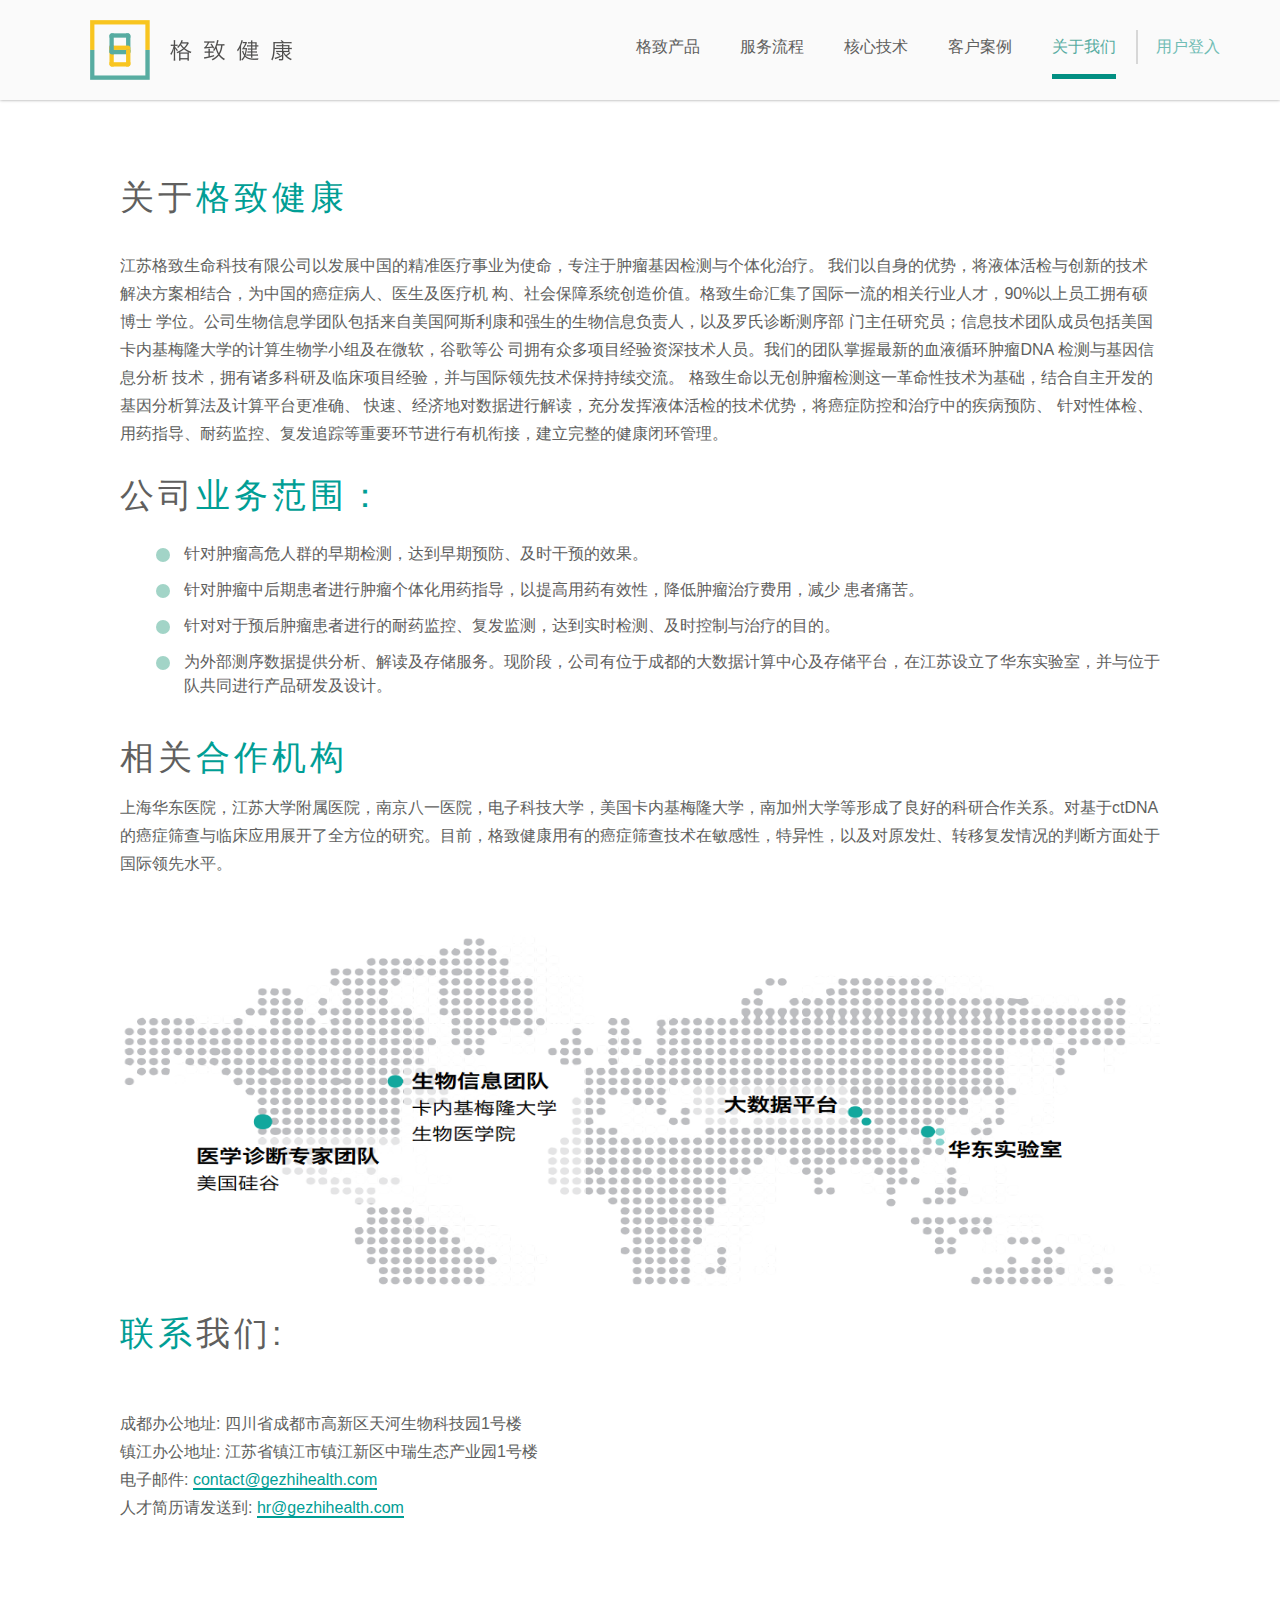
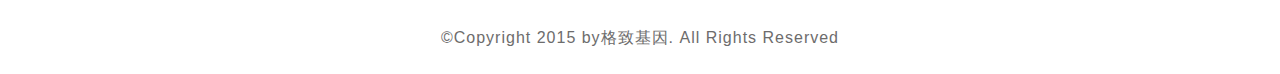
==== about.html @ 89bfc49c "edited contents" ====
<!doctype html>
<html class="fsvs demo">
<head>
<meta charset="utf-8">
<meta http-equiv="X-UA-Compatible" content="IE=edge,chrome=1">
<meta name="author" content="">
<meta name="viewport" content="width=device-width, initial-scale=1.0, maximum-scale=1.0, user-scalable=0">
<meta name="apple-mobile-web-app-capable" content="yes">
<meta name="apple-mobile-web-app-status-bar-style" content="black">
<meta name="format-detection" content="telephone=no">
<title>格致健康</title>
<meta content=all name=robots>
<meta name=keywords content=格致健康,健康>
<meta name=description content=格致健康>
<link rel="stylesheet" type="text/css" href="css/comm.css" media="all">
<link rel="stylesheet" type="text/css" href="css/style.css" media="all">
<link rel="stylesheet" type="text/css" href="css/responsive.css" media="all">
<link rel="shortcut icon" href="favicon.png">
<link rel="apple-touch-icon-precomposed" href="touch-icon.png" >
<link rel="apple-touch-icon-precomposed" sizes="114x114" href="touch-icon.png">
<script type="text/javascript" src="js/jquery-1.7.2.min.js"></script>
<script src="js/jquery.min.js"></script>
<script src="js/flaunt.js"></script><!--导航菜单-->
<script src="js/html5.js"></script><!--H5低版本兼容-->

</head>
<body>
<!--Header s-->
<header class="">
 <div class="container ">
  <h1 class="logo"><a href="index.html" title="格致健康"></a></h1>
  <!-- Nav -->
  <nav class="nav">
      <ul class="nav-list">
         <li class="nav-item"><a  href="products.html">格致产品</a></li>
          <li class="nav-item"><a href="service.html">服务流程</a></li>
          <li class="nav-item"><a href="tech.html">核心技术</a></li>
          <li class="nav-item"><a href="#">客户案例</a></li>
          <li class="nav-item"><a class="active" href="about.html">关于我们</a></li>
          <li class="nav-item nav-item-login"><a href="#">用户登入</a></li>
      </ul>
  </nav>
  <!-- /Nav -->
  </div>
</header>
<!--Header e-->
<section class="page-main about-main">
  <div class="container">
    <div class="about-cont">
      <h3 class="page-mc-title">关于<span>格致健康</span></h3><br>
      <div class="page-mc-item01 mt20 mb10">江苏格致生命科技有限公司以发展中国的精准医疗事业为使命，专注于肿瘤基因检测与个体化治疗。  我们以自身的优势，将液体活检与创新的技术解决方案相结合，为中国的癌症病人、医生及医疗机  构、社会保障系统创造价值。格致生命汇集了国际一流的相关行业人才，90%以上员工拥有硕博士  学位。公司生物信息学团队包括来自美国阿斯利康和强生的生物信息负责人，以及罗氏诊断测序部  门主任研究员；信息技术团队成员包括美国卡内基梅隆大学的计算生物学小组及在微软，谷歌等公  司拥有众多项目经验资深技术人员。我们的团队掌握最新的血液循环肿瘤DNA 检测与基因信息分析  技术，拥有诸多科研及临床项目经验，并与国际领先技术保持持续交流。  格致生命以无创肿瘤检测这一革命性技术为基础，结合自主开发的基因分析算法及计算平台更准确、  快速、经济地对数据进行解读，充分发挥液体活检的技术优势，将癌症防控和治疗中的疾病预防、  针对性体检、用药指导、耐药监控、复发追踪等重要环节进行有机衔接，建立完整的健康闭环管理。</div>
      <p></p><p></p>
      <div class="about-service mt30 clearfix">
      <h3 class="page-mc-title">公司<span>业务范围：</span></h3>
      <br>
         <div class="container">
              
            <ul>
              <li>针对肿瘤高危人群的早期检测，达到早期预防、及时干预的效果。</li>
              <li>针对肿瘤中后期患者进行肿瘤个体化用药指导，以提高用药有效性，降低肿瘤治疗费用，减少
患者痛苦。</li>
              <li>针对对于预后肿瘤患者进行的耐药监控、复发监测，达到实时检测、及时控制与治疗的目的。</li>
              <li>为外部测序数据提供分析、解读及存储服务。现阶段，公司有位于成都的大数据计算中心及存储平台，在江苏设立了华东实验室，并与位于美国硅谷的生物信息团队共同进行产品研发及设计。</li>
           </ul>
          </div>        
      </div>
      
      <div class="about-institution mt30 clearfix">
         <h3 class="page-mc-title">相关<span>合作机构</span></h3>
         <div class="page-mc-item03 mt20">
上海华东医院，江苏大学附属医院，南京八一医院，电子科技大学，美国卡内基梅隆大学，南加州大学等形成了良好的科研合作关系。对基于ctDNA的癌症筛查与临床应用展开了全方位的研究。目前，格致健康用有的癌症筛查技术在敏感性，特异性，以及对原发灶、转移复发情况的判断方面处于国际领先水平。         
         </div>
          <ul class="about-item-link clearfix">
            <li></li>
            <li></li>
          </ul>
         <div class="about-ad-long"><img src="images/map.png" width="800" height="480"></div>
      </div>
      
      <div class="about-vision mt30 clearfix">        
         <div class="container">
           <h3 class="page-mc-title"><span>联系</span>我们:</h3>
            <div class="about-vision-link">
            <p>成都办公地址: 四川省成都市高新区天河生物科技园1号楼</p>
			<p>镇江办公地址: 江苏省镇江市镇江新区中瑞生态产业园1号楼</p>
              <p>电子邮件: <a href="mailto:contact@gezhihealth.com">contact@gezhihealth.com</a></p>
              <p>人才简历请发送到: <a href="mailto:hr@gezhihealth.com">hr@gezhihealth.com</a></p>
            </div>

         </div>
      </div>
          
    </div>
  </div>
</section>
<!--Footer s-->
<footer>
 <div class="container">
    <div class="copyright">
      &copy;Copyright 2015 by格致基因. All Rights Reserved
    </div>
 </div>
</footer>
<!--Footer e-->
</body>
</html>
---- css/comm.css ----
@charset "utf-8";
/***** 全局设置 *****/ 
body, h1, h2, h3, h4, h5, h6, p, form, li, dt, dl, dd, ol, label {
	margin: 0;
	padding: 0;
}
body {
	font-family: 'Microsoft YaHei', "helvetica", "arial";
	font-size: 12px;
	line-height: 1.5;
}
img {
	border: 0;
}
ul, ol {
	margin: 0;
	padding: 0;
	list-style: none;
}
input, textarea, select, textarea {
	vertical-align: middle;
	outline: none;
}
div, td {
	font-size: 12px;
}
figure {
	padding: 0;
	margin: 0;
}
.fl {
	float: left;
}
.fr {
	float: right;
}
.clear {
	clear: both;
	display: block;
	height: 0;
	overflow: hidden;
	visibility: hidden;
	width: 0;
}
.clearfix:before, .clearfix:after {
	content: " ";
	display: block;
	height: 0;
	overflow: hidden;
	width: 0;
}
.clearfix:after {
	clear: both;
}
.clearfix {
}
em, i {
	font-style: normal;
}
.mt5 {
	margin-top: 5px;
}
.mt10 {
	margin-top: 10px;
}
.mb10 {
	margin-bottom: 10px;
}
.mb20 {
	margin-bottom: 20px;
}
.mt20 {
	margin-top: 20px;
}
.mt30 {
	margin-top: 30px;
}
.ml10 {
	margin-left: 10px;
}
.ml15 {
	margin-left: 15px;
}
.ml20 {
	margin-left: 20px;
}
.mr10 {
	margin-right: 10px;
}
.yellow {
	color: #fd7f2b;
}
a {
	text-decoration: none;
	cursor: pointer;
	-webkit-transition: color 0.1s linear 0s;
	-moz-transition: color 0.1s linear 0s;
	-o-transition: color 0.1s linear 0s;
	transition: color 0.1s linear 0s;
}
a:link {
	text-decoration: none;
}
a:visited {
	text-decoration: none;
}
a:hover {
	text-decoration: none;
}
.wrap {
	width: 100%;
	margin: 0 auto;
	position: relative;
	overflow: hidden;
}
.container {
	width: 1200px;
	margin-left: auto;
	margin-right: auto;
}
/*header*/
header {
	width: 100%;
	height: 100px;
	background: #fafafa;
	-webkit-box-shadow: 0px 0px 3px #999;
	-moz-box-shadow: 0px 0px 3px #999;
	box-shadow: 0px 0px 3px #999;
 +border-bottom:1px solid #cccccc;
	border-bottom: 1px solid #cccccc\9;
}
.logo {
	width: 202px;
	height: 60px;
	margin: 20px 0 0 50px;
	float: left;
	display: inline;
	position: relativee;
}
.logo a {
	display: block;
	width: 100%;
	height: 100%;
	background: url(../images/logo.png) 0 0 no-repeat;
}
.nav {
	margin: 20px 0 0 0px;
	float: right;
	position: relative;
	display: inline;
	font-size: 16px;
	font-weight: 900;
	z-index: 10;
}
.nav-list {
	text-align: left;
}
.nav-item {
	float: left;
 *display:inline;
	zoom: 1;
	position: relative;
}
.nav-item a {
	display: block;
	color: #5f605e;
	padding: 15px 0;
	margin: 0 20px;
	background: none;
	border-bottom: none;
	font-weight: 500;
}
.nav-item > a:hover, .nav-item > a.active {
	color: #57aca1;
	border-bottom: 5px solid #028f82;
	background: none;
}
.nav-item:hover .nav-submenu {
	display: block;
}
/* Navigation submenu */
.nav-submenu {
	display: none;
	position: absolute;
	left: 0;
	width: 180px;
	z-index: 10
}
.nav-submenu-item a {
	background: #8B2770;
	border-bottom: 1px solid #9A337E;
	display: block;
	padding: 15px;
}
.nav-submenu-item a:hover {
	background: #932C77;
}
/* Mobile navigation */
.nav-mobile {
	display: none; /* Hide from browsers that don't support media queries */
	cursor: pointer;
	position: absolute;
	top: 0;
	right: 0;
	background: #009e95 url(../images/nav.svg) no-repeat center center;
	background-size: 18px;
	height: 50px;
	width: 50px;
}
/* Mobile navigation, clickable area for revealing <ul> */
.nav-click {
	position: absolute;
	top: 0;
	right: 0;
	display: none;
	border-left: 1px solid #8B2870;
	height: 49px;
	width: 50px;
	cursor: pointer;
}
.nav-click i {
	display: block;
	height: 48px;
	width: 48px;
	background: url(../img/drop.svg) no-repeat center center;
	background-size: 20px;
}
.nav-click:hover {
	background-color: #6E1656;
}
.nav-rotate {
	-webkit-transform: rotate(180deg);
	-moz-transform: rotate(180deg);
	-ms-transform: rotate(180deg);
	-o-transform: rotate(180deg);
	transform: rotate(180deg);
}
.nav-item-login {
	position: relative;
}
.nav-item-login a {
	color: #71bdb5;
}
.nav-item-login:after {
	position: absolute;
	content: '';
	height: 34px;
	border-right: 2px solid #d7d7d7;
	left: 0;
	top: 10px
}

/*------------------------------------*\
    Media Queries
\*------------------------------------*/

@media only screen and (max-width: 960px) {
header {
	position: relative;
}
.nav-mobile {
	display: block;
	margin-right: 20px;
}
.nav {
	width: 100%;
	padding: 50px 0 0;
	position: absolute;
	top: 10px;
	right: 0px;
	z-index: 10;
}
.nav-list {
	display: none;
	margin-top: 20px;
	background: #ffffff;
	-webkit-box-shadow: 0px 0px 3px #999;
	-moz-box-shadow: 0px 0px 3px #999;
	box-shadow: 0px 0px 3px #999;
 +border-bottom:1px solid #cccccc;
	border-bottom: 1px solid #cccccc\9;
	z-index: 100;
	position: relative;
}
.nav-item {
	width: 100%;
	float: none;
}
.nav-item > a {
	padding: 15px;
}
.nav-click {
	display: block;
}
.nav-mobile-open {
	border-radius: 5px 5px 0 0;
	-webkit-border-radius: 5px 5px 0 0;
	-moz-border-radius: 5px 5px 0 0;
}
.nav-item:hover .nav-submenu {
	display: none;
}
.nav-submenu {
	position: static;
	width: 100%;
}
}
/* footer */
footer {
}
footer .copyright {
	padding: 24px 0;
	font-size: 16px;
	color: #6d6c6c;
	letter-spacing: 1px;
	text-align: center;
}
/* top */
---- css/style.css ----
@charset "utf-8";
/* 二级公用 */
.page-main {
}
.page-mc-title {
	display: block;
	line-height: 34px;
	font-size: 34px;
	font-weight: 500;
	color: #605f5e;
	letter-spacing: 4px;
}
.page-mc-title span {
	color: #009e95;
}
.page-mc-item01, .page-mc-item03 {
	font-size: 16px;
	line-height: 1.75;
	color: #605f5e;
}
 @keyframes tipsrd {
from {
opacity:0;
}
to {
	opacity: 1;
}
}
@-moz-keyframes tipsrd {
from {
opacity:0;
}
to {
	opacity: 1;
}
}
@-o-keyframes tipsrd {
from {
opacity:0;
}
to {
	opacity: 1;
}
}
@-webkit-keyframes tipsrd {
from {
opacity:0;
}
to {
	opacity: 1;
}
}
/* 格致产品 */
.pro-main {
}
.pro-list-item {
	padding: 80px 80px 80px 80px;
	border-bottom: 1px solid #c4c4c4;
}
.pro-list-item:last-child {
	border-bottom: none;
}
.pro-item-mt {
}
.pro-item-title {
	font-size: 34px;
	font-weight: 500;
	color: #605f5e;
	letter-spacing: 4px;
}
.pro-item-title span {
	color: #009e95;
}
.pro-item-info {
	display: block;
	margin-top: 50px;
	font-size: 30px;
	color: #5f605e;
	letter-spacing: 6px;
}
.pro-item-info span {
	display: block;
	margin-top: 10px;
	font-size: 26px;
}
.pro-item-info.title-gene {
	color: #da2022;
}
.pro-item-mc {
	margin-top: 40px;
	overflow: hidden;
}
.pro-item-mc .item-mc-left {
	width: 520px;
	float: left;
	position: relative;
	z-index: 1;
}
.pro-item-mc .item-mc-right {
	width: 442px;
	float: right;
}
.item-mc-left .mc-list-title {
	display: block;
	height: 50px;
	line-height: 50px;
	padding-left: 72px;
	color: #5f605e;
	font-size: 24px;
	font-weight: 500;
	background-image: url(../images/pro_item_icon.png);
	background-repeat: no-repeat;
}
.item-mc-left .title-people {
	background-position: 0 6px;
}
.item-mc-left .title-use {
	background-position: 0 -84px;
}
.pro-item-tips {
	padding: 10px 0 14px 0;
	overflow: hidden;
}
.pro-item-tips span {
	display: block;
	float: left;
	margin: 10px 12px 0 0;
	padding: 22px 24px;
	color: #686967;
	font-size: 16px;
	border-radius: 26px;
	letter-spacing: 2px;
	background: #f4f4f4;
}
.pro-item-tips p {
	padding-left: 72px;
	color: #686967;
	font-size: 20px;
}
.item-mc-right .item-mc-cont {
	border: 1px solid #dcdbd5;
	border-radius: 12px;
}
.item-mc-right h3 {
	display: block;
	padding: 20px 30px;
	color: #5f605e;
	font-size: 16px;
	font-weight: 500;
	letter-spacing: 4px;
	border-radius: 12px 12px 0 0;
	background: #f2e489;
}
.item-mc-right p {
	display: block;
	padding: 20px 30px;
	font-size: 16px;
	color: #5f605e;
	line-height: 1.75;
	border-radius: 0 0 12px 12px;
	background: #ffffff;
}
.item-mc-right .pro-item-btbox {
	margin-top: 20px;
	text-align: right;
}
.item-mc-right .pro-item-btbox a {
	display: inline-block;
	padding: 0 20px;
	height: 58px;
	line-height: 58px;
	font-size: 16px;
	text-align: center;
	color: #ffffff;
	margin-left: 14px;
	letter-spacing: 6px;
	border-bottom: 5px solid #96cee8;
	border-radius: 6px;
	background: #55a2c5
}
.item-mc-right .pro-item-btbox a:hover {
	background: #5db0d6;
}
/* 服务流程 */
.practice-main {
}
.practice-main .container {
	width: 1040px;
	padding: 160px 80px;
	position: relative;
	border-bottom: 2px solid #cbcbcb;
}
.practice-item {
}
.practice-item .item-side, .practice-item .item-cont {
	display: inline;
}
.practice-item .item-side {
	display: block;
	width: 200px;
	height: 200px;
	border-radius: 50%;
	border: 1px solid #5c5b5a;
	background: #f4f4f4;
}
.practice-item .item-icon {
	display: block;
	width: 100%;
	height: 100%;
	background-repeat: no-repeat;
	background-position: center;
	-webkit-animation: tipsrd linear 2s;
	-moz-animation: tipsrd linear 2s;
	-o-animation: tipsrd linear 2s;
	animation: tipsrd linear 2s
}
.practice-item .icon-01 {
	background-image: url(../images/practice_icon_01.png)
}
.practice-item .icon-02 {
	background-image: url(../images/practice_icon_02.png)
}
.practice-item .icon-03 {
	background-image: url(../images/practice_icon_03.png)
}
.practice-item .icon-04 {
	background-image: url(../images/practice_icon_04.png)
}
.practice-item .item-cont {
	margin-left: 80px;
}
.practice-item .item-title {
	font-size: 34px;
	color: #009e95;
	font-weight: 500;
}
.practice-item .item-title span {
	display: block;
	color: #5f605e;
}
.practice-item .item-infolist {
	margin-top: 14px;
	margin-left: 16px;
}
.practice-item .item-infolist li {
	margin: 16px 0;
	padding-left: 28px;
	font-size: 20px;
	color: #5f605e;
	position: relative;
}
.practice-item .item-infolist li:after {
	position: absolute;
	left: 0;
	top: 8px;
	content: '';
	width: 14px;
	height: 14px;
	border-radius: 50%;
	background: #a2d4c7;
}
/* 核心技术 */
.core-main {
}
.core-main .container {
	width: 1040px;
	padding: 20px 80px;
	position: relative;
}
.core-cont {
}
.core-points {
	padding: 30px 0;
	background: #f4f4f4;
}
.core-points .points-item {
	float: left;
	display: inline;
	width: 33.333%;
}
.points-item .points-icon {
	display: block;
	width: 100%;
	height: 116px;
	margin-bottom: 10px;
	background-image: url(../images/core_points.png);
	background-repeat: no-repeat;
}
.points-item .icon-01 {
	background-position: 69% 0
}
.points-item .icon-02 {
	background-position: 64% -145px;
}
.points-item .icon-03 {
	background-position: 40% -282px
}
.points-item strong {
	display: block;
	padding: 0 6%;
	text-align: center;
	font-size: 18px;
	font-weight: 500;
	color: #e26369;
}
.points-item p {
	display: block;
	padding: 0 6%;
	margin-top: 10px;
	font-size: 16px;
	line-height: 1.75;
	color: #605f5e;
}
.core-show {
	border-top: 2px solid #c4c4c4;
}
.core-show .page-mc-item03 {
	width: 600px;
}
.core-show-list {
	margin-top: 40px;
	float: left;
	position: relative;
}
.core-show-list li {
	padding: 10px 0;
	font-size: 16px;
	line-height: 1.75;
	color: #605f5e;
}
.core-show-list li strong {
	color: #5f605e;
}
.core-show-pic {
	float: right;
	width: 60%;
	margin-top: -40px;
	zoom: 1;
}
.core-show-pic img {
	width: 100%;
}
.core-voice {
	background: #79beb5;
}
.core-voice .page-mc-item03 {
	width: 700px;
	color: #ffffff;
}
.core-step {
	position: relative;
}
.core-step .step-item {
	float: left;
	display: inline;
	width: 33.333%;
}
.step-item-mc {
	width: 220px;
	margin: 0 20%;
	padding: 4% 0;
	border: 1px solid #969696;
	border-radius: 16px;
	background: #ffffff;
	position: relative;
	z-index: 10;
}
.step-item .step-icon {
	display: block;
	width: 100%;
	height: 116px;
	margin-bottom: 10px;
	background-image: url(../images/core_step.png);
	background-repeat: no-repeat;
}
.step-item .icon-01 {
	background-position: 69% 0
}
.step-item .icon-02 {
	background-position: 66% -145px;
}
.step-item .icon-03 {
	background-position: 46% -282px
}
.step-item p {
	display: block;
	padding: 0 6%;
	margin-top: 10px;
	text-align: center;
	font-size: 16px;
	line-height: 1.75;
	color: #605f5e;
}
.step-line {
	display: block;
	width: 100%;
	height: 1px;
	background: #c4c4c4;
	position: absolute;
	top: 112px;
	z-index: 1
}
/* 关于我们 */
.about-main {
}
.about-main .about-cont {
	padding: 80px;
}
.about-service {
	overflow: hidden;
}
.about-service .fl {
	position: relative;
}
.about-service ul {
	margin-left: 36px;
}
.about-service ul li {
	margin: 12px 0;
	padding-left: 28px;
	font-size: 16px;
	color: #5f605e;
	position: relative;
}
.about-service ul li:after {
	position: absolute;
	left: 0;
	top: 6px;
	content: '';
	width: 14px;
	height: 14px;
	border-radius: 50%;
	background: #a2d4c7;
}
.about-service .fr {
	width: 638px;
	height: 318px;
	border: 1px solid #969696;
	background: #f4f4f4;
}
.about-institution {
	overflow: hidden;
}
.about-item-link {
	margin-top: 20px;
}
.about-item-link li {
	float: left;
	display: inline;
	width: 31.333%;
	margin: 4px 1%;
}
.about-item-link li img {
	width: 100%;
}
.about-ad-long {
	margin-top: 20px;
	width: 100%;
	height: 360px;
	background: #f4f4f4;
}
.about-ad-long img {
	width: 100%;
}
.about-team {
	overflow: hidden;
}
.about-vision {
}
.about-vision .fl {
	width: 638px;
	height: 318px;
	border: 1px solid #969696;
	background: #f4f4f4;
	position: relative;
}
.about-vision .fr {
	width: 376px;
}
.about-vision .page-mc-item03 {
	padding-bottom: 60px;
	border-bottom: 2px solid #cbcbcb;
}
.about-vision-link {
	padding-top: 60px;
	font-size: 16px;
	line-height: 1.75;
	color: #605f5e;
}
.about-vision-link a {
	color: #009e95;
	border-bottom: 2px solid #009e95;
}
.about-vision-link a:hover {
	color: #00c2b8;
	border-bottom: 2px solid #00c2b8;
}
---- css/responsive.css ----
@media screen and (max-width:1200px) {
/***** 全局设置 *****/ 	
.container {
	width: auto;
	margin-left: 20px;
	margin-right: 20px;
}
/* 格致产品 */
.pro-item-mc .item-mc-left {
	width: 52%;
	float: left;
	position: relative;
}
.pro-item-mc .item-mc-right {
	width: 44%;
	float: right;
}
/* 核心技术 */
.core-main {
}
.core-main .container {
	width: auto;
	padding: 20px 40px;
}
.points-item .icon-01 {
	background-position: 74% 0
}
.points-item .icon-02 {
	background-position: 70% -145px;
}
.points-item .icon-03 {
	background-position: 40% -282px
}
.step-item .icon-01 {
	background-position: 74% 0
}
.step-item .icon-02 {
	background-position: 70% -145px;
}
.step-item .icon-03 {
	background-position: 46% -282px
}
/* 关于我们 */
.about-main .about-cont {
	padding: 60px;
}
.about-service {
	overflow: hidden;
}
.about-service .fl {
	width: 30%;
	position: relative;
}
.about-service .fr {
	width: 60%;
	height: 318px;
	border: 1px solid #969696;
	background: #f4f4f4;
}
.about-item-link {
	margin-top: 20px;
}
.about-item-link li {
	float: left;
	display: inline;
	width: 31.333%;
	margin: 4px 1%;
}
.about-item-link li img {
	width: 100%;
}
.about-ad-long {
	margin-top: 20px;
	width: 100%;
	height: 360px;
	background: #f4f4f4;
}
.about-ad-long img {
	width: 100%;
}
.about-vision .fl {
	width: 60%;
	height: auto;
}
.about-vision .fl img {
	width: 100%;
}
.about-vision .fr {
	width: 36%;
}
.about-vision-link {
	padding-top: 40px;
	font-size: 16px;
	line-height: 1.75;
	color: #605f5e;
}
}
 @media screen and ( min-width:640px) and (max-width:960px) {
/***** 全局设置 *****/ 	
.logo {
	width: 202px;
	height: 60px;
	margin: 20px 0 0 0px;
	float: left;
	display: inline;
	position: relative;
	z-index: 100;
}
.container {
	width: auto;
	margin-left: 20px;
	margin-right: 20px;
}
/* 格致产品 */
.pro-item-mc .item-mc-left {
	width: 100%;
	float: none;
	position: static;
}
.pro-item-mc .item-mc-right {
	width: 100%;
	float: none;
	margin-top: 30px;
}
.pro-item-tips {
	padding: 10px 0 14px 0;
	overflow: hidden;
}
.pro-item-tips span {
	display: block;
	float: left;
	margin: 10px 12px 0 0;
	padding: 14px 16px;
	font-size: 16px;
	letter-spacing: 0px;
}
.pro-item-tips p {
	padding-left: 72px;
	color: #686967;
	font-size: 20px;
}
/* 服务流程 */
.practice-main .container {
	width: auto;
	padding: 140px 16px;
	position: static;
}
.practice-item .item-side {
	width: 300px;
	height: 300px;
}
.practice-item .item-cont {
	margin-left: 40px;
	width: 40%;
}
/* 核心技术 */
.core-main {
}
.core-main .container {
	width: auto;
	padding: 20px 16px;
}
.core-show-pic {
	width: 46%;
	margin-top: 20px;
	zoom: 1;
}
.points-item .icon-01 {
	background-position: 90% 0
}
.points-item .icon-02 {
	background-position: 86% -145px;
}
.points-item .icon-03 {
	background-position: 40% -282px
}
.step-item-mc {
	width: 220px;
	margin: 0 20%;
	padding: 4% 0;
	border: 1px solid #969696;
	border-radius: 16px;
	background: #ffffff;
	position: relative;
	z-index: 10;
}
.step-item .icon-01 {
	background-position: 74% 0
}
.step-item .icon-02 {
	background-position: 70% -145px;
}
.step-item .icon-03 {
	background-position: 46% -282px
}
/* 关于我们 */
.about-main .about-cont {
	padding: 60px 20px;
}
}
 @media screen and (max-width:640px) {
.logo {
	width: 160px;
	height: 48px;
	margin: 30px 0 0 0px;
	float: left;
	display: inline;
	position: relative;
	z-index: 100;
}
.logo a {
	display: block;
	background-size: 100%;
}
footer .copyright {
	padding: 24px 0;
	font-size: 12px;
	color: #6d6c6c;
	letter-spacing: 1px;
	text-align: center;
}
.container {
	width: auto;
	margin-left: 14px;
	margin-right: 14px;
}
.inmain {
	height: auto;
	position: relative;
}
.inproduct {
	width: 100%;
	height: auto;
	position: static;
	bottom: 0;
	z-index: 10;
	background-color: rgba(51,51,51,1)
}
.inproduct .inproduct-nav {
	text-align: center;
}
.inproduct .inproduct-nav a {
	margin: 0 28px;
	display: block;
	line-height: 60px;
	font-size: 18px;
	color: #ffffff;
}
.page-mc-title {
	line-height: 34px;
	font-size: 24px;
	letter-spacing: 0px;
}
/* 格致产品 */
.pro-list-item {
	padding: 40px 14px 40px 14px;
	border-bottom: 1px solid #c4c4c4;
}
.pro-item-title {
	font-size: 24px;
	font-weight: 500;
	color: #605f5e;
	letter-spacing: 0px;
}
.pro-item-info {
	display: block;
	margin-top: 20px;
	font-size: 18px;
	color: #5f605e;
	letter-spacing: 0px;
}
.pro-item-info span {
	display: block;
	margin-top: 2px;
	font-size: 14px;
}
.item-mc-left .mc-list-title {
	height: auto;
	line-height: 50px;
}
.pro-item-mc .item-mc-left {
	width: 100%;
	float: none;
	position: static;
}
.item-mc-left .mc-list-title {
	font-size: 20px;
}
.pro-item-mc .item-mc-right {
	width: 100%;
	float: none;
	margin-top: 30px;
}
.pro-item-tips {
	padding: 10px 0 14px 0;
	overflow: hidden;
}
.pro-item-tips span {
	display: block;
	float: left;
	margin: 10px 12px 0 0;
	padding: 14px 16px;
	font-size: 16px;
	letter-spacing: 0px;
}
.pro-item-tips p {
	padding-left: 0;
	font-size: 16px;
}
.item-mc-right h3 {
	padding: 14px 24px;
	color: #5f605e;
	font-size: 14px;
	font-weight: 500;
	letter-spacing: 0px;
}
.item-mc-right p {
	padding: 14px 24px;
	font-size: 14px;
	line-height: 1.75;
}
.item-mc-right .pro-item-btbox {
	margin-top: 20px;
	text-align: right;
}
.item-mc-right .pro-item-btbox a {
	display: inline-block;
	padding: 0 20px;
	height: 38px;
	line-height: 38px;
	font-size: 14px;
	text-align: center;
	color: #ffffff;
	margin-left: 14px;
	letter-spacing: 0px;
	border-bottom: 5px solid #96cee8;
	border-radius: 6px;
	background: #55a2c5
}
/* 服务流程 */
.practice-main .container {
	width: auto;
	padding: 60px 16px;
	position: static;
}
.practice-item .fl {
	float: none;
}
.practice-item .item-side {
	width: 100px;
	height: 100px;
	margin: 0 auto;
}
.practice-item .item-cont {
	margin-left: 40px;
	width: 40%;
}
.practice-item .icon-01 {
	background-size: 20%;
}
.practice-item .icon-02 {
	background-size: 60%;
}
.practice-item .icon-03 {
	background-size: 40%;
}
.practice-item .icon-04 {
	background-size: 40%;
}
.practice-item .item-title {
	font-size: 24px;
	text-align: center;
}
.practice-item .item-infolist li {
	font-size: 16px;
}
.practice-item .item-infolist li:after {
	ptop: 6px;
}
/* 核心技术 */
.core-main .container {
	width: auto;
	padding: 20px 16px;
}
.core-points .points-item {
	float: none;
	display: block;
	width: 100%;
	margin-bottom: 14px;
}
.points-item p {
	text-align: center;
}
.points-item .icon-01 {
	background-position: 64% 0
}
.points-item .icon-02 {
	background-position: 62% -145px;
}
.points-item .icon-03 {
	background-position: 40% -282px
}
.core-show .page-mc-item03, .core-voice .page-mc-item03 {
	width: auto;
}
.core-show-pic {
	display: none;
}
.core-step .step-item {
	float: none;
	display: block;
	width: 100%;
}
.step-item-mc {
	width: 220px;
	margin: 20px auto;
	padding: 4% 0;
	border: 1px solid #969696;
	border-radius: 16px;
	background: #ffffff;
	position: relative;
	z-index: 10;
}
.step-line {
	display: none;
}
/* 关于我们 */
.about-main .about-cont {
	padding: 14px;
}
.about-service .fl {
	float: none;
	width: 100%;
	position: static;
}
.about-service .fr {
	float: none;
	width: 100%;
	height: auto;
	border: 1px solid #969696;
	background: #f4f4f4;
}
.about-item-link li {
	float: none;
	display: block;
	width: 100%;
	margin: 4px auto;
}
.about-vision .fl {
	float: none;
	width: 100%;
	position: static;
}
.about-vision .fr {
	float: none;
	width: 100%;
	margin-top: 20px;
}
}
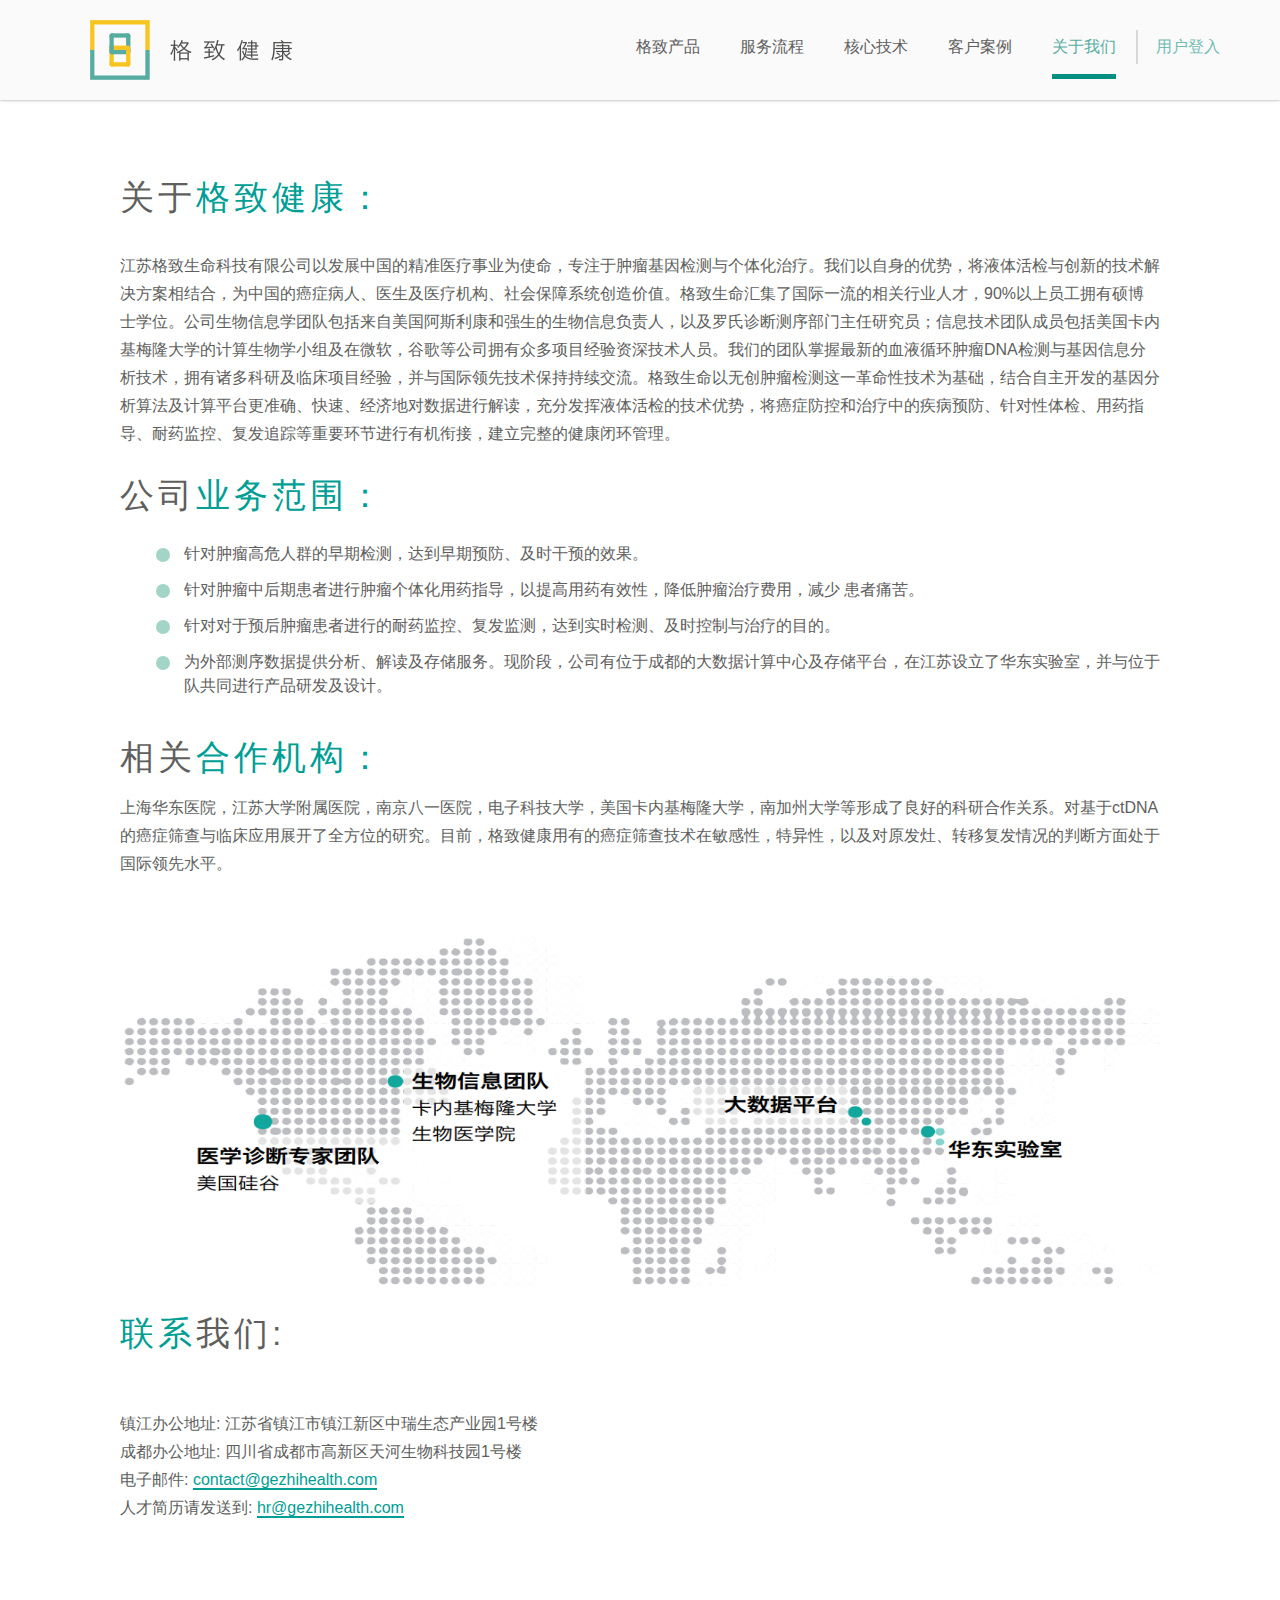
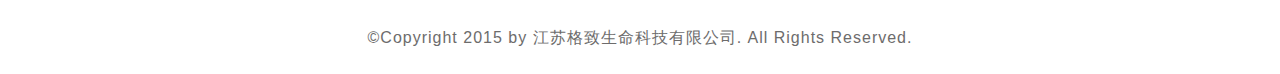
==== commit 0dea619b: "fixed some typos and traditional chinese characters" ====
--- a/about.html
+++ b/about.html
@@ -47,8 +47,8 @@
 <section class="page-main about-main">
   <div class="container">
     <div class="about-cont">
-      <h3 class="page-mc-title">关于<span>格致健康</span></h3><br>
-      <div class="page-mc-item01 mt20 mb10">江苏格致生命科技有限公司以发展中国的精准医疗事业为使命，专注于肿瘤基因检测与个体化治疗。  我们以自身的优势，将液体活检与创新的技术解决方案相结合，为中国的癌症病人、医生及医疗机  构、社会保障系统创造价值。格致生命汇集了国际一流的相关行业人才，90%以上员工拥有硕博士  学位。公司生物信息学团队包括来自美国阿斯利康和强生的生物信息负责人，以及罗氏诊断测序部  门主任研究员；信息技术团队成员包括美国卡内基梅隆大学的计算生物学小组及在微软，谷歌等公  司拥有众多项目经验资深技术人员。我们的团队掌握最新的血液循环肿瘤DNA 检测与基因信息分析  技术，拥有诸多科研及临床项目经验，并与国际领先技术保持持续交流。  格致生命以无创肿瘤检测这一革命性技术为基础，结合自主开发的基因分析算法及计算平台更准确、  快速、经济地对数据进行解读，充分发挥液体活检的技术优势，将癌症防控和治疗中的疾病预防、  针对性体检、用药指导、耐药监控、复发追踪等重要环节进行有机衔接，建立完整的健康闭环管理。</div>
+      <h3 class="page-mc-title">关于<span>格致健康：</span></h3><br>
+      <div class="page-mc-item01 mt20 mb10">江苏格致生命科技有限公司以发展中国的精准医疗事业为使命，专注于肿瘤基因检测与个体化治疗。我们以自身的优势，将液体活检与创新的技术解决方案相结合，为中国的癌症病人、医生及医疗机构、社会保障系统创造价值。格致生命汇集了国际一流的相关行业人才，90%以上员工拥有硕博士学位。公司生物信息学团队包括来自美国阿斯利康和强生的生物信息负责人，以及罗氏诊断测序部门主任研究员；信息技术团队成员包括美国卡内基梅隆大学的计算生物学小组及在微软，谷歌等公司拥有众多项目经验资深技术人员。我们的团队掌握最新的血液循环肿瘤DNA检测与基因信息分析技术，拥有诸多科研及临床项目经验，并与国际领先技术保持持续交流。格致生命以无创肿瘤检测这一革命性技术为基础，结合自主开发的基因分析算法及计算平台更准确、快速、经济地对数据进行解读，充分发挥液体活检的技术优势，将癌症防控和治疗中的疾病预防、针对性体检、用药指导、耐药监控、复发追踪等重要环节进行有机衔接，建立完整的健康闭环管理。</div>
       <p></p><p></p>
       <div class="about-service mt30 clearfix">
       <h3 class="page-mc-title">公司<span>业务范围：</span></h3>
@@ -66,7 +66,7 @@
       </div>
       
       <div class="about-institution mt30 clearfix">
-         <h3 class="page-mc-title">相关<span>合作机构</span></h3>
+         <h3 class="page-mc-title">相关<span>合作机构：</span></h3>
          <div class="page-mc-item03 mt20">
 上海华东医院，江苏大学附属医院，南京八一医院，电子科技大学，美国卡内基梅隆大学，南加州大学等形成了良好的科研合作关系。对基于ctDNA的癌症筛查与临床应用展开了全方位的研究。目前，格致健康用有的癌症筛查技术在敏感性，特异性，以及对原发灶、转移复发情况的判断方面处于国际领先水平。         
          </div>
@@ -81,8 +81,8 @@
          <div class="container">
            <h3 class="page-mc-title"><span>联系</span>我们:</h3>
             <div class="about-vision-link">
-            <p>成都办公地址: 四川省成都市高新区天河生物科技园1号楼</p>
-			<p>镇江办公地址: 江苏省镇江市镇江新区中瑞生态产业园1号楼</p>
+            <p>镇江办公地址: 江苏省镇江市镇江新区中瑞生态产业园1号楼</p>
+            <p>成都办公地址: 四川省成都市高新区天河生物科技园1号楼</p>			
               <p>电子邮件: <a href="mailto:contact@gezhihealth.com">contact@gezhihealth.com</a></p>
               <p>人才简历请发送到: <a href="mailto:hr@gezhihealth.com">hr@gezhihealth.com</a></p>
             </div>
@@ -97,7 +97,7 @@
 <footer>
  <div class="container">
     <div class="copyright">
-      &copy;Copyright 2015 by格致基因. All Rights Reserved
+      &copy;Copyright 2015 by 江苏格致生命科技有限公司. All Rights Reserved.
     </div>
  </div>
 </footer>
--- a/css/responsive.css
+++ b/css/responsive.css
@@ -1,4 +1,4 @@
-@media screen and (max-width:1200px) {
+﻿@media screen and (max-width:1200px) {
 /***** 全局设置 *****/ 	
 .container {
 	width: auto;
@@ -456,4 +456,140 @@
 	width: 100%;
 	margin-top: 20px;
 }
-}
+
+
+
+
+
+
+
+
+
+/* banner */
+.inmain {
+	height: auto;
+	width:100%;
+	left:0;
+	position: relative;
+}
+.slides {
+	width: 100%;
+	height: 400px;
+	position: relative;
+	overflow: hidden;
+	z-index: 1
+}
+.slideInner {
+	height: 400px;
+	position: relative;
+	left: 0;
+	margin-left: 0;
+}
+.slideInner .slides-item {
+	display: block;
+	height: 400px;
+	background-size: cover;
+	background-position: center center;
+	position: relative;
+	z-index: 1;
+}
+.slideInner .slides-item div.img1 {
+	position: absolute;
+	left: 11%;
+	top: 16%;
+	margin-left:0;
+}
+.slideInner .slides-item div.img2 {
+	position: absolute;
+	left: 68%;
+	top: 16%;
+	margin-left: -135px;
+}
+.slideInner .slides-item div.img1 { 
+	width:60px;
+}
+.slideInner .slides-item div.img1 img{ 
+	width:100%;
+}
+.slideInner .slides-item .img2 h3 {
+	display: block;
+	margin-bottom: 20px;
+	font-size: 24px;
+	font-weight: 500;
+	letter-spacing: 1px;
+	color: #5f605e;
+}
+.slideInner .slides-item .img2 p {
+	font-size: 20px;
+	letter-spacing: 1px;
+	color: #5f605e;
+}
+.slideInner .slides-item .btbcx {
+	margin-top: 14px;
+}
+.slideInner .slides-item .btbcx a {
+	display: inline-block;
+	padding: 0 12px;
+	height: 40px;
+	line-height: 40px;
+	font-size: 12px;
+	text-align: center;
+	color: #ffffff;
+	margin-right: 14px;
+	letter-spacing: 1px;
+	border-bottom: 5px solid #96cee8;
+	border-radius: 6px;
+	background: #55a2c5
+}
+.slideInner .slides-item .btbcx a:hover {
+	background: #5db0d6;
+}
+.slideInner .slide3 .img3 {
+	width: 181px;
+	height: 286px;
+	position: absolute;
+	left: 50%;
+	margin-left: 330px;
+	top: 330px;
+}
+.slides .navListBox {
+	position: absolute;
+	left: 50%;
+	top: 370px;
+	z-index: 99;
+}
+.inproduct {
+	width: 100%;
+	height: auto;
+	position: static;
+	bottom: 0;
+	z-index: 10;
+	background-color: rgba(51,51,51,1)
+}
+.inproduct .container {
+    margin-left: 0;
+    margin-right: 0;
+    width: auto;
+}
+.inproduct .inproduct-nav {
+	text-align: center;
+	overflow:hidden;
+}
+.inproduct .inproduct-nav a {
+	margin: 0 0px;
+	display: block;
+	float:left;
+	width:33.3333%;
+	line-height: 60px;
+	font-size: 16px;
+	color: #ffffff;
+}
+
+
+ 
+
+
+
+
+
+}
